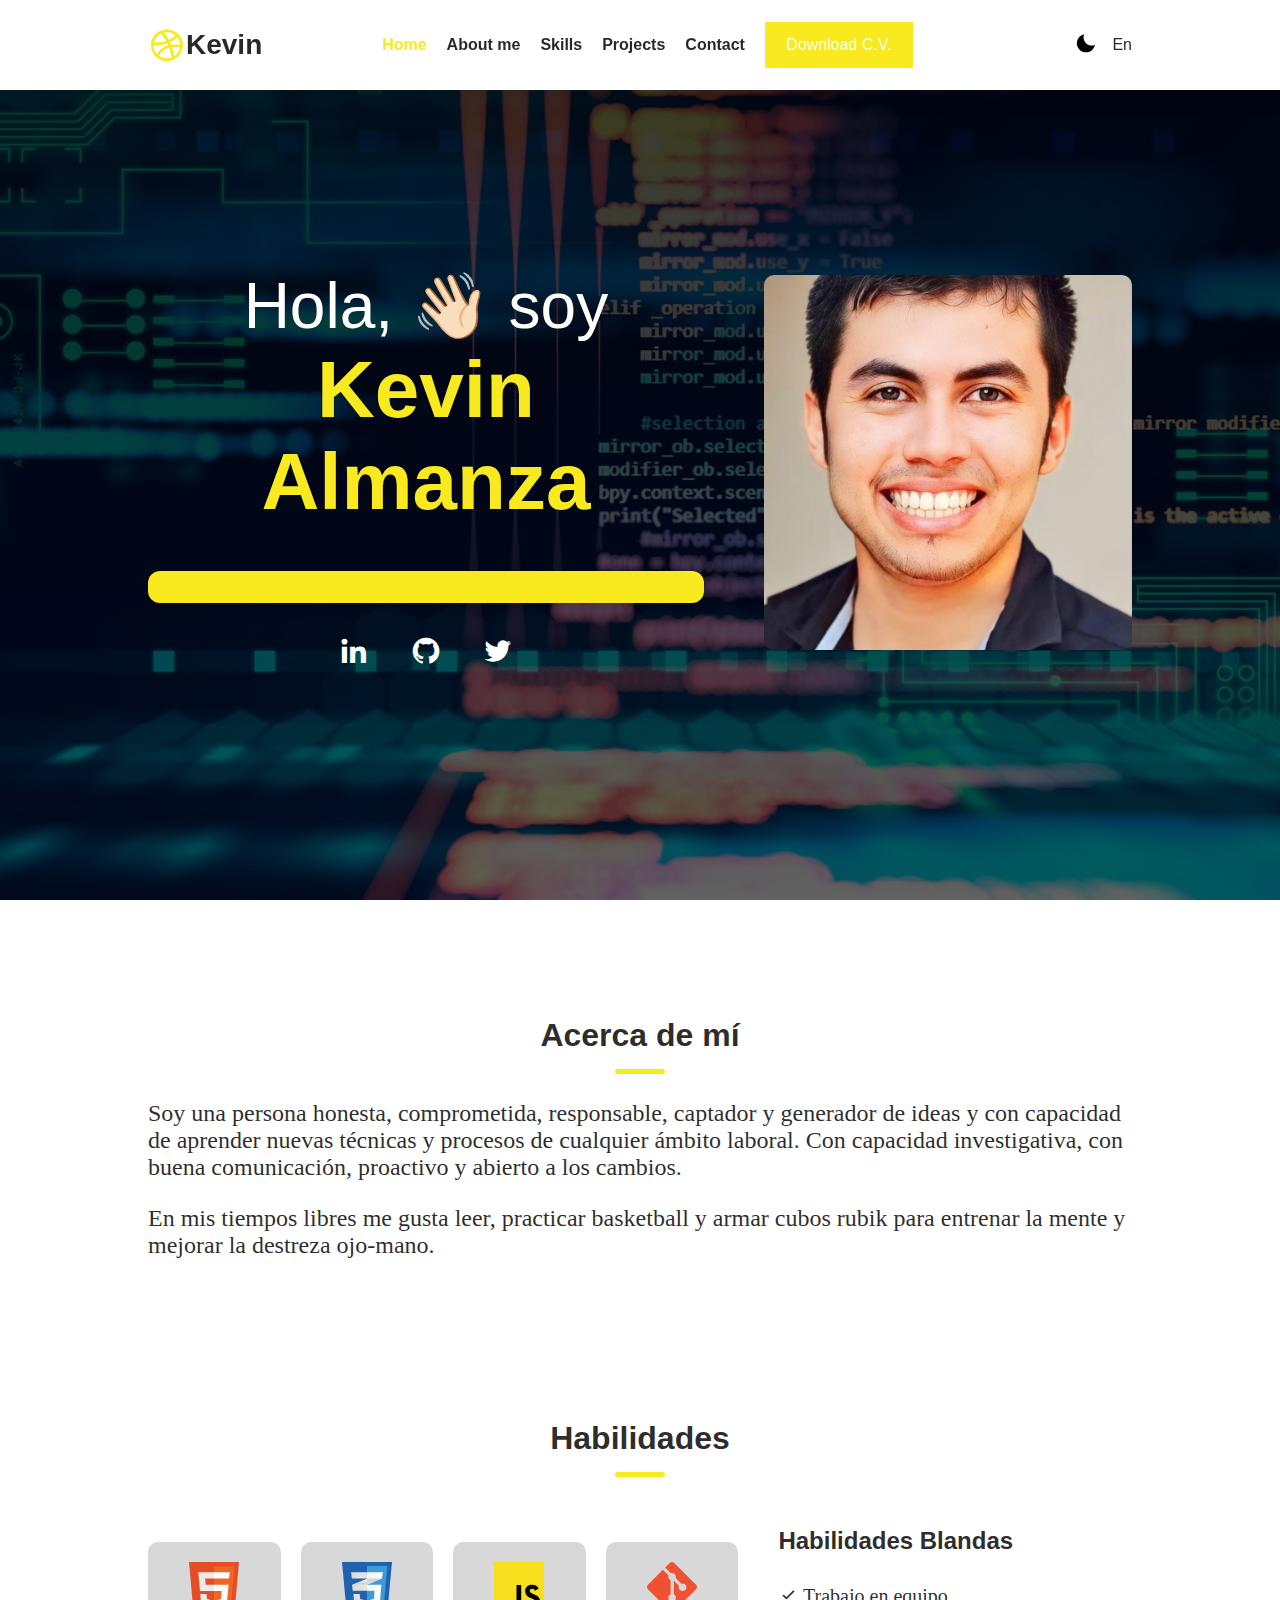
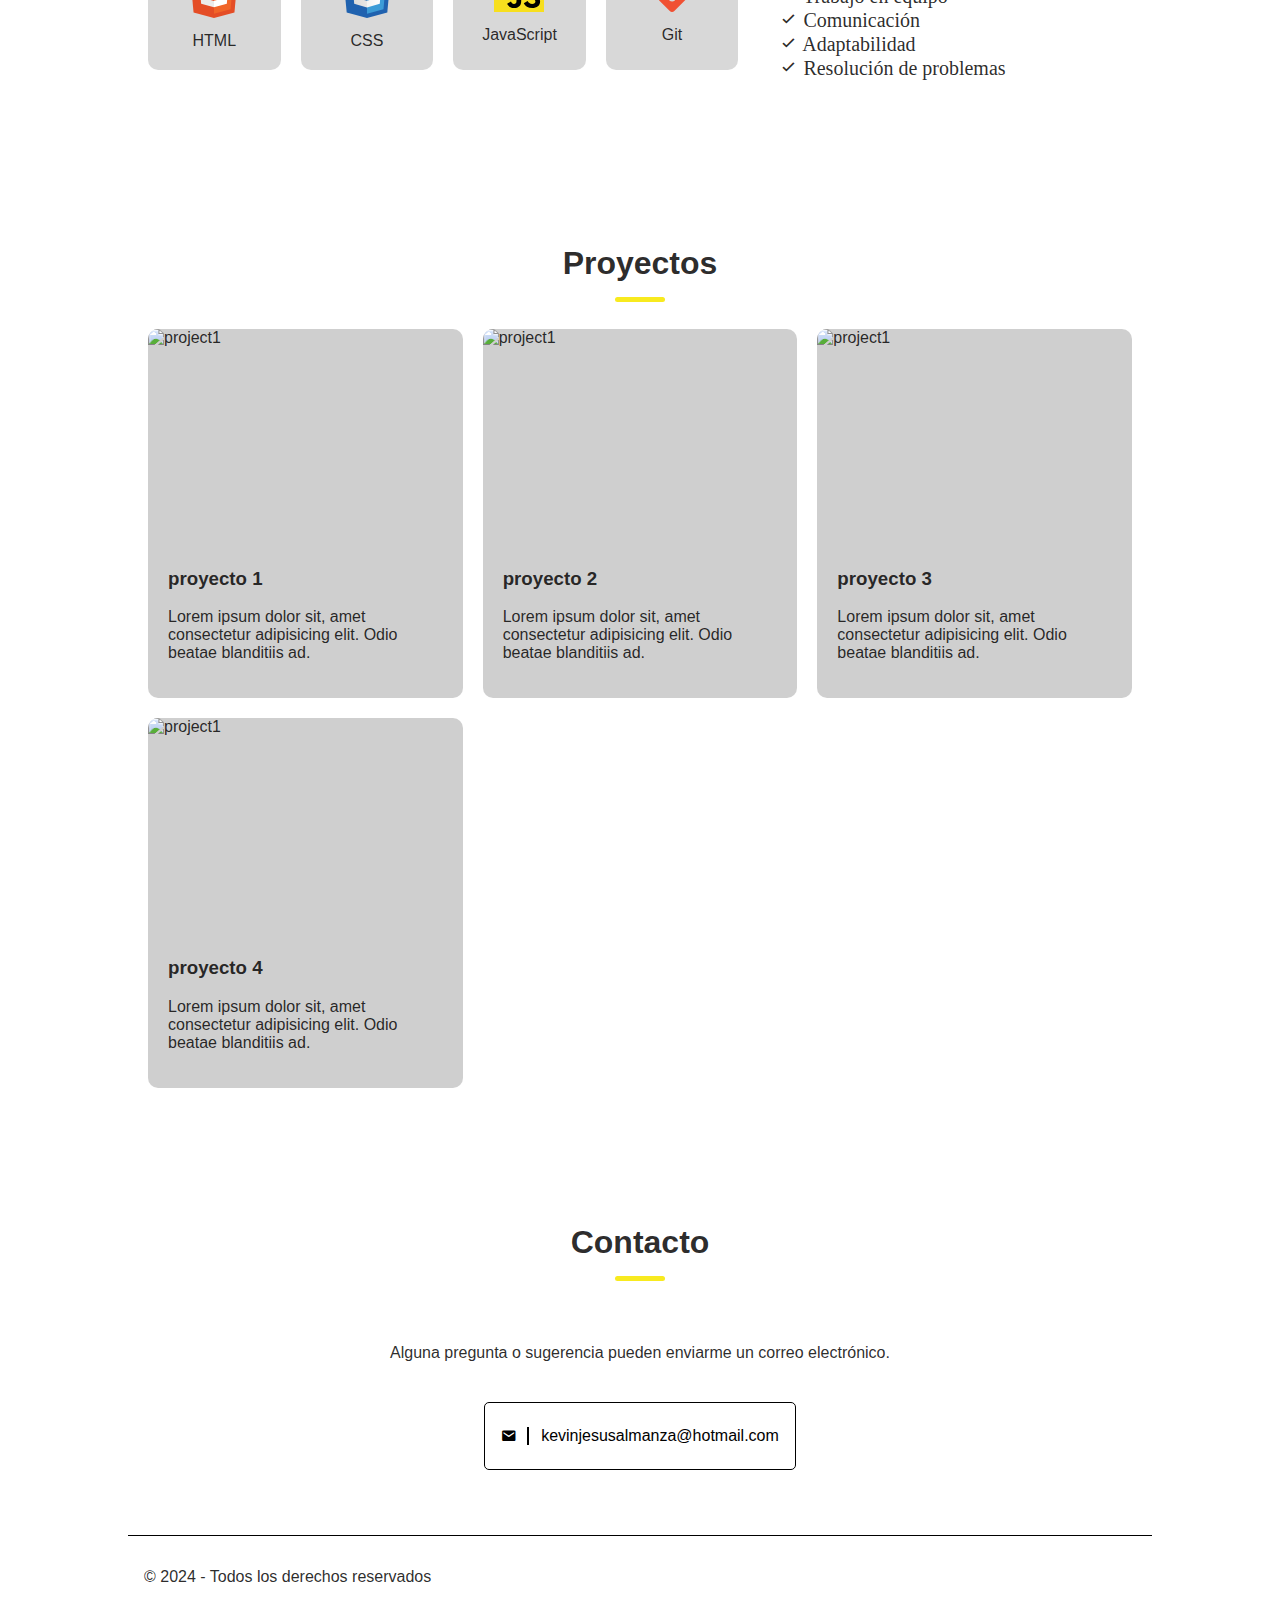
==== en/index.html @ c3e23462 "creacion de nuevo repositorio con portafolio terminado" ====
<!DOCTYPE html>
<html lang='es'>
  <head>
    <meta charset='UTF-8'>
    <meta name='viewport' content='width=device-width, initial-scale=1.0'>
    <title>Portafolio</title>
    <link rel='stylesheet' href='style.css'>
    <link href='https://unpkg.com/boxicons@2.1.4/css/boxicons.min.css' rel='stylesheet'>
  </head>
  <body>
    <!-- Header -->
    <header class="header">
      <nav class="nav container">
        <a href="/" class="logo">
          <i class='bx bxl-dribbble'></i>
          <span>Kevin</span>
        </a>

        <div id="menu" class="menu clase2 clase3">
          <button type="button" id="btnClose" class="btn btn-close" aria-label="cerrar">
            <i class='bx bx-x'></i>
          </button>

          <ul class='menu__list'>
            <li class='menu__item'>
              <a href='#hero' class='menu__link active'>Home</a>
            </li>
            <li class='menu__item'>
              <a href='#about' class='menu__link'>About me</a>
            </li>
            <li class='menu__item'>
              <a href='#skills' class='menu__link'>Skills</a>
            </li>
            <li class='menu__item'>
              <a href='#projects' class='menu__link'>Projects</a>
            </li>
            <li class='menu__item'>
              <a href='#contact' class='menu__link'>Contact</a>
            </li>
          </ul>

          <a href='#' class="btn btn-resume">
            Download C.V.
          </a>
        </div>

        <div class="btns">
          <button type="button" id="btnOpen" class="btn btn-open" aria-label="abrir">
            <i class='bx bx-menu'></i>
          </button>

          <button type="button" id="btnTheme" class="btn btn-theme" aria-label="theme">
            <i class='bx bxs-moon'></i>
          </button>

          <div class="btn-lang">
            <a href='/en'>En</a>
          </div>
        </div>
      </nav>
    </header>

    <main class="main">
      <section id="hero" class="section hero">
        <div class='container hero__container'>

          <div class="hero__content-img">
            <img src='imagen.jpg.jpeg' class="hero__img" alt='profile'>
          </div>

          <div class="hero__content-body">
            <h1 class="hero__title">Hola, <span class="hero__animation">👋🏻</span> soy <br> <span class="hero__name">Kevin Almanza</span></h1>

            <p class="hero__description">
              <span id="typing"></span>
            </p>

            <ul class='social'>
              <li class='social__item'>
                <a href='#' class='social__link' aria-label="linkedin">
                  <i class='bx bxl-linkedin'></i>
                </a>
              </li>
              <li class='social__item'>
                <a href='#' class='social__link' aria-label="github">
                  <i class='bx bxl-github'></i>
                </a>
              </li>
              <li class='social__item'>
                <a href='#' class='social__link' aria-label="twitter">
                  <i class='bx bxl-twitter'></i>
                </a>
              </li>
            </ul>
          </div>
        </div>
      </section>

      <section id='about' class="section about">
        <div class='container'>
          <h2 class='section section__title'>Acerca de mí</h2>

          <div class='about__content'>
            <p>Soy una persona honesta, comprometida, responsable, captador y generador de ideas y con capacidad de aprender nuevas técnicas y procesos de cualquier ámbito laboral. Con capacidad investigativa, con buena comunicación, proactivo y abierto a los cambios.</p>

            <p>En mis tiempos libres me gusta leer, practicar basketball y armar cubos rubik para entrenar la mente y mejorar la destreza ojo-mano.</p>
          </div>
        </div>
      </section>
<!-- skills -->
      <section id='skills' class="section skills">
        <div class='container'>
          <h2 class='section section__title'>Habilidades</h2>

          <div class='skills__content'>
            <div class="skills__container">
              <div class='skills__card'>
                <div class="skills__icon">
                  <img src='/icons/html.svg' alt='html'>
                </div>
                <span class="skills__text">HTML</span>
              </div>

              <div class='skills__card'>
                <div class="skills__icon">
                  <img src='/icons/css.svg' alt='html'>
                </div>
                <span class="skills__text">CSS</span>
              </div>

              <div class='skills__card'>
                <div class="skills__icon">
                  <img src='/icons/javascript.svg' alt='html'>
                </div>
                <span class="skills__text">JavaScript</span>
              </div>

              <div class='skills__card'>
                <div class="skills__icon">
                  <img src='/icons/git.svg' alt='html'>
                </div>
                <span class="skills__text">Git</span>
              </div>
            </div>

            <div>
              <h3 class="skills__subtitle">Habilidades Blandas</h3>

              <ul class='skills__list'>
                <li class='skills__item'>
                  <i class='bx bx-check'></i>
                  <span>Trabajo en equipo</span>
                </li>
                <li class='skills__item'>
                  <i class='bx bx-check'></i>
                  <span>Comunicación</span>
                </li>
                <li class='skills__item'>
                  <i class='bx bx-check'></i>
                  <span>Adaptabilidad</span>
                </li>
                <li class='skills__item'>
                  <i class='bx bx-check'></i>
                  <span>Resolución de problemas</span>
                </li>
              </ul>
            </div>
          </div>
        </div>
      </section>
<!-- projects -->
      <section id='projects' class="section projects">
    <div class='container'>
          <h2 class='section section__title'>Proyectos</h2>
          <div class="projects__container">
            
            <div class="projects__card">
              <div class="project__img-container">
                <img src="https://source.unsplash.com/random/400x400?sig=1" alt="project1" class="projects__img">
                <div class="projects__links">
                  <a href='#'>Ver Código</a>
                  <a href='#'>Ver Proyecto</a>
                </div>
              </div>
              <div class="projects__content">
                <h3 class="projects__title">proyecto 1</h3>
                <p class="projects__text">Lorem ipsum dolor sit, amet consectetur adipisicing elit. Odio beatae blanditiis ad.</p>
            </div>
          </div>
                
        <div class="projects__card">               
         <div class="project__img-container">
         <img src="https://source.unsplash.com/random/400x410?sig=2" alt="project1" class="projects__img">
         <div class="projects__links">
          <a href='#'>Ver Código</a>
          <a href='#'>Ver Proyecto</a>
        </div>
        </div>
      <div class="projects__content">
       <h3 class="projects__title">proyecto 2</h3>
       <p class="projects__text">Lorem ipsum dolor sit, amet consectetur adipisicing elit. Odio beatae blanditiis ad.</p>
                </div>
              </div>

        <div class="projects__card">
              <div class="project__img-container">
                <img src="https://source.unsplash.com/random/400x400?sig=3" alt="project1" class="projects__img">
                <div class="projects__links">
                  <a href='#'>Ver Código</a>
                  <a href='#'>Ver Proyecto</a>
                </div>
              </div>
              <div class="projects__content">
                <h3 class="projects__title">proyecto 3</h3>
                <p class="projects__text">Lorem ipsum dolor sit, amet consectetur adipisicing elit. Odio beatae blanditiis ad.</p>
            </div>
          </div>     

          <div class="projects__card">
            <div class="project__img-container">
              <img src="https://source.unsplash.com/random/400x400?sig=4" alt="project1" class="projects__img">
              <div class="projects__links">
                <a href='#'>Ver Código</a>
                <a href='#'>Ver Proyecto</a>
              </div>
            </div>
            <div class="projects__content">
              <h3 class="projects__title">proyecto 4</h3>
              <p class="projects__text">Lorem ipsum dolor sit, amet consectetur adipisicing elit. Odio beatae blanditiis ad.</p>
          </div>
        </div>  
    </div>
  </div>
      </section>
      <section id='contact' class="section contact">
        <div class='container'>
          <h2 class='section section__title'>Contacto</h2>

          <div class='contact__content'>
            <p class="contact__text">Alguna pregunta o sugerencia pueden enviarme un correo electrónico.</p>

            <div class='contact__box'>
              <a class="contact__link" href='mailto:kevinjesusalmanza@hotmail.com'>
                <i class="bx bxs-envelope"></i>
                <p>kevinjesusalmanza@hotmail.com</p>
              </a>
            </div>
          </div>
        </div>
      </section>
    </main>
<!-- footer -->
    <footer class="footer">
      <div class='container footer__container'>
        <p>&copy; 2024 - Todos los derechos reservados</p>

        <ul class='social footer__social'>
          <li class='social__item'>
            <a href='#' class='social__link' aria-label="linkedin">
              <i class='bx bxl-linkedin'></i>
            </a>
          </li>
          <li class='social__item'>
            <a href='#' class='social__link' aria-label="github">
              <i class='bx bxl-github'></i>
            </a>
          </li>
          <li class='social__item'>
            <a href='#' class='social__link' aria-label="twitter">
              <i class='bx bxl-twitter'></i>
            </a>
          </li>
        </ul>
      </div>
    </footer>
  <!-- scripts del portafolio -->
    <script src="https://unpkg.com/typed.js@2.1.0/dist/typed.umd.js"></script>
    <script src="https://unpkg.com/scrollreveal@4.0.0/dist/scrollreveal.min.js"></script>
    <script src="index.js"></script>
  </body>
</html>
---- en/style.css ----
:root {
    --header-height: 60px;
    --bg-body: #ffffffd8;
    --txt-body: #111010e5;
    --bg-nav: #fff;
    --color-primary: #f8ea1f;
    --btn-color: #000;
  }
  
  body.dark {
    --bg-body: #222;
    --txt-body: #f0f0f0;
    --bg-nav: #111;
    --btn-color: #fff;
    --color-primary: #2df5cad0;
  }
  
  html {
    /* root */
    font-size: 16px;
    box-sizing: border-box;
    scroll-behavior: smooth;
  }
  
  *,
  *::before,
  *::after {
    box-sizing: inherit;
  }
  
  body {
    background-color: var(--bg-body);
    color: var(--txt-body);
    font-family: sans-serif;
    margin: 0;
    font-size: 1rem;
  }
  
  img {
    max-width: 100%;
    height: auto;
  }
  
  /* Utilities */
  .section {
    padding: 45px 0 20px;
  }
  
  .section__title {
    position: relative;
    text-align: center;
  }
  
  .section__title::after {
    position: absolute;
    left: 50%;
    bottom: 0;
    content: '';
    display: inline-block;
    width: 50px;
    height: 5px;
    border-radius: 4px;
    background-color: var(--color-primary);
    transform: translateX(-50%);
  }
  
  .container {
    max-width: 1024px;
    margin: 0 auto;
    padding: 0 20px;
  }
  
  .btn {
    color: var(--btn-color);
    border: none;
    padding: .75em 1.2em;
    cursor: pointer;
  }
  
  .main {
    overflow: hidden;
  }
  
  /* Header */
  .header {
    position: fixed;
    top: 0;
    left: 0;
    width: 100%;
    background-color: var(--bg-nav);
    box-shadow: 0 0 25px #00000036;
    z-index: 1000;
  }
  
  .nav {
    height: var(--header-height);
    display: flex;
    justify-content: space-between;
    align-items: center;
  }
  
  .logo {
    color: var(--color-text);
    font-size: 28px;
    font-weight: 700;
    text-decoration: none;
    display: flex;
    align-items: center;
  }
  
  .logo i {
    color: var(--color-primary, #000);
    font-size: 38px;
  }
  
  .menu {
    /* custome propertie */
    /* --nombre-de-la-propiedad: valor; */
    display: flex;
    gap: 20px;
    background-color: var(--bg-color);
  }
  
  .menu__list {
    display: flex;
    list-style: none;
    padding: 0;
    margin: 0;
    align-items: center;
    gap: 20px;
  }
  
  .menu__link {
    color: var(--color-text);
    font-weight: 600;
    text-decoration: none;
    transition: color .3s;
  }
  
  .menu__link:hover {
    color: var(--color-primary);
  }
  
  .menu__link.active {
    color: var(--color-primary);
  }
  
  .btn-resume {
    background-color: var(--color-primary);
    border: 2px solid transparent;
    color: #fff;
    text-decoration: none;
    transition: background-color .5s;
  }
  
  .btn-resume:hover {
    background-color: #fff;
    border: 2px solid var(--color-primary);
    color: var(--color-primary);
  }
  
  /* Dispositivos md Tablet */
  /* 0 - 768px */
  @media (max-width: 900px) {
    .menu {
      text-align: center;
      background-color: var(--color-primary);
      flex-direction: column;
      justify-content: space-evenly;
      position: fixed;
      top: 0;
      left: -100%;
      bottom: 0;
      width: 100%;
      transition: left .5s;
    }
  
    .show-menu {
      left: 0;
    }
  
    .menu__list {
      flex-direction: column;
      gap: 40px;
    }
  
    .menu__link {
      color: #fff;
      font-size: 20px;
      font-weight: 700;
      text-decoration: none;
      transition: color .3s;
    }
  
    .menu__link:hover {
      color: #fff;
    }
  
    .menu__link.active {
      color: rgb(90, 15, 43);
    }
  
    .btn-resume {
      background-color: transparent;
      background-color: var(--bg-alt-color);
      border: 3px solid #fff;
      color: #fff;
      font-weight: 600;
      text-decoration: none;
      width: max-content;
      display: block;
      margin: 0 auto;
      font-size: 20px;
      transition: background-color .5s;
    }
  
    .btn-resume:hover {
      background-color: #fff;
      color: var(--color-primary);
    }
  }
  
  .btn-close {
    position: absolute;
    background-color: rgba(0, 0, 0, 50%);
    color: #fff;
    top: 20px;
    right: 20px;
    font-size: 28px;
    width: 48px;
    height: 48px;
    padding: .5em;
    display: flex;
    justify-content: center;
    align-items: center;
    border-radius: 50%;
    transition: background-color .5s;
  }
  
  .btn-close:hover {
    background-color: #1b8a83;
  }
  
  .btns {
    display: flex;
    gap: 15px;
  }
  
  .btn-open {
    background-color: transparent;
    font-size: 28px;
    padding: 0;
  }
  
  .btn-theme {
    background-color: transparent;
    font-size: 22px;
    padding: 0;
  }
  
  .btn-lang {
    display: flex;
    justify-content: center;
    align-items: center;
  }
  
  .btn-lang a {
    color: var(--color-text);
    text-decoration: none;
  }
  
  /* Hero */
  .hero {
    background: linear-gradient(0deg, #0000009e, #000000c4 60%), url('52714-programacion.jpg');
    background-size: cover;
    /* cover | contain */
    background-repeat: no-repeat;
    background-position: center;
    background-attachment: fixed;
  
  
    min-height: 100vh;
    display: flex;
    justify-content: center;
    align-items: center;
  }
  
  .hero__container {
    display: flex;
    flex-direction: column;
    align-items: center;
  }
  
  .hero__title {
    text-align: center;
    font-size: 2.5rem;
    font-weight: 400;
    color: #fff;
  }
  
  .hero__name {
    font-size: 3.2rem;
    color: var(--color-primary);
    font-weight: 700;
  }
  
  .hero__description {
    min-width: 300px;
  }
  
  .hero__animation {
    /* animation-name: saludo-animacion;
    animation-duration: 2.5s;
    animation-iteration-count: infinite; */
    display: inline-block;
    transform-origin: 70% 70%;
    animation: saludo-animacion 2.5s infinite;
  }
  
  .hero__content-img {
    position: relative;
    width: 250px;
    height: 250px;
    border-radius: 50%;
    overflow: hidden;
  }
  
  .hero__img {
    width: 100%;
    height: 100%;
    object-fit: cover;
    transition: transform .5s;
  }
  
  .hero__img:hover {
    transform: scale(1.1);
  }
  
  @keyframes saludo-animacion {
    0% {
      transform: rotate(0deg);
    }
  
    10% {
      transform: rotate(14deg);
    }
  
    20% {
      transform: rotate(-8deg);
    }
  
    30% {
      transform: rotate(14deg);
    }
  
    40% {
      transform: rotate(-4deg);
    }
  
    50% {
      transform: rotate(10deg);
    }
  
    60% {
      transform: rotate(0deg);
    }
  
    100% {
      transform: rotate(0deg);
    }
  }
  
  .hero__description {
    font-size: 1.5rem;
    padding: .5em 1em;
    background-color: var(--color-primary);
    border-radius: 12px;
    text-align: center;
  }
  
  .social {
    list-style: none;
    padding: 0;
    margin: 30px 0;
  
    display: flex;
    width: 100%;
    justify-content: center;
    gap: 20px;
  }
  
  .social__link {
    color: #fff;
  }
  
  .social__link i {
    font-size: 24px;
    transform: scale(1);
    transition: color .5s, transform .3s;
  }
  
  .social__link i:hover {
    transform: scale(1.3);
    color: var(--color-primary);
  }
  
  /* Skills */
  .skills__container {
    display: grid;
    grid-template-columns: repeat(auto-fit, minmax(100px, 1fr));
    gap: 20px;
  }
  
  .skills__card {
    background-color: #00000027;
    border-radius: 10px;
    padding: 20px;
  
    display: flex;
    flex-direction: column;
    align-items: center;
    gap: 10px;
  }
  
  .skills__icon {
    width: 50px;
  }
  
  .skills__text {
    display: block;
    text-align: center;
  }
  
  .skills__content {
    display: flex;
    flex-direction: column;
    gap: 40px;
  }
  .skills__list {
    list-style: none;
    padding: 0;
    font-size: 1.8rem;
    font-family:'Times New Roman', Times, serif;}
  
    .about__content{
    font-family:'Times New Roman', Times, serif;
    font-size: 1.2rem;
  }
  /*projects*/
  .projects__container {
    display: grid;
    grid-template-columns: repeat(auto-fit, minmax(300px, 1fr));
    gap: 20px;
  }
  .projects__card{
    background-color: #00000030;
    border-radius: 10px;
    overflow: hidden;
    
    }
  .project__img-container {
    width: 100%;
    height: 200px;
    overflow: hidden;
    position: relative;
  }
  .projects__img {
    width: 100%;
    height: 100%;
    object-fit: cover;
    transition: transform 1s;
  }
  .projects__card:hover .projects__img {
  transform: scale(1.25);
  }
  .projects__content {
    padding: 20px;
  }
  .projects__links {
    position: absolute;
    bottom: 0;
    display: flex;
    justify-content: flex-end;
    gap: 10px;
    width: 100%;
  }
  .projects__links a {
    visibility: hidden;
    opacity: 0;
    font-size: 12px;
    color: var(--color-text);
    background-color: var(--color-primary);
    padding: .5em 1em;
    display: inline-block;
    border-radius: 4px 4px 0 0;
    transition: opacity .5s;
  }
  
  .projects__card:hover .projects__links a {
    visibility: visible;
    opacity: 1;
  }
  
  
  @media (min-width: 900px) {
    :root {
      --header-height: 90px;
    }
  
    .section__title {
      font-size: 1.75rem;
    }
  
    .btn-close {
      display: none;
    }
  
  
    .btn-open {
      visibility: hidden;
    }
  
    .hero__container {
      flex-direction: row-reverse;
      gap: 60px;
    }
  
    .hero__content-img {
      border-radius: 10px;
    }
  
    .hero__title {
      font-size: 3rem;
    }
  
    .hero__name {
      font-size: 4rem;
    }
  
    .hero__description {
      min-width: 300px;
    }
  
    .social {
      gap: 40px;
    }
  
    .about p {
      font-size: 1.25rem;
    }
  }
  /* Contact */
  .contact__content {
    padding-top: 20px;
    text-align: center;
  }
  
  .contact__text {
    margin-bottom: 40px;
  }
  
  .contact__box {
    border: 1px solid var(--btn-color);
    border-radius: 5px;
    padding: .5em 1em;
    width: max-content;
    margin: 0 auto;
  }
  
  .contact__link {
    text-decoration: none;
    color: var(--btn-color);
    display: flex;
    align-items: center;
    gap: 10px
  }
  
  .contact__link p {
    border-left: 2px solid var(--btn-color);
    padding-left: 12px;
  }
  
  /* Footer */
  .footer {
    margin-top: 45px;
  }
  
  .footer__container {
    border-top: 1px solid var(--btn-color);
    padding: 1em;
    display: flex;
    align-items: center;
    justify-content: space-between;
    width: 100%;
  }
  
  .footer__social {
    margin: 0;
    width: auto;
  }
  
  @media (min-width: 1024px) {
    .section__title {
      font-size: 2rem;
    }
  
    .hero__content-img {
      width: 375px;
      height: 375px;
    }
  
    .hero__title {
      font-size: 4rem;
    }
  
    .hero__name {
      font-size: 5rem;
    }
  
    .hero__description {
      font-size: 2rem;
    }
  
    .social__link i {
      font-size: 32px;
    }
  
    .about p {
      font-size: 1.5rem;
    }
  
    .skills__content {
      flex-direction: row;
      align-items: center;
    }
  
    .skills__subtitle {
      font-size: 1.5rem;
    }
  
    .skills__item {
      font-size: 1.25rem;
    }
  
    .skills__container {
      width: 60%;
    }
  }
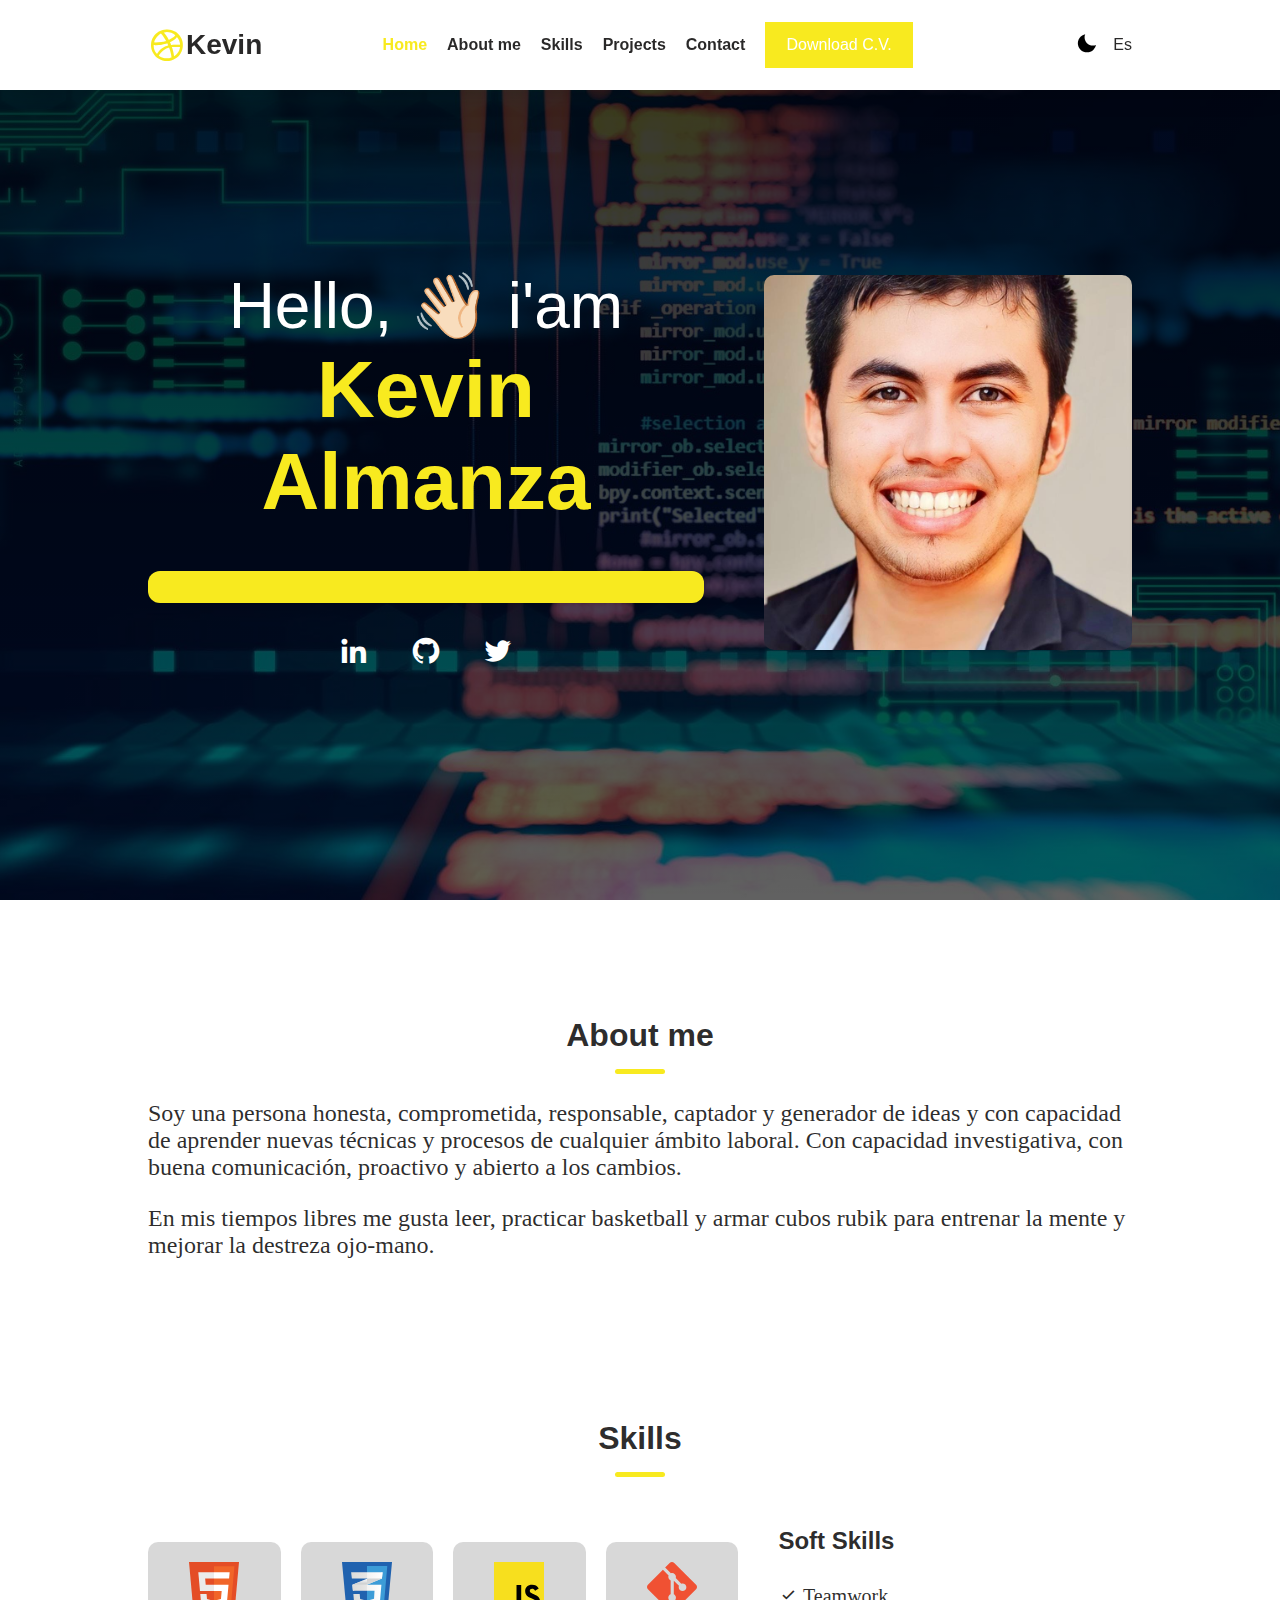
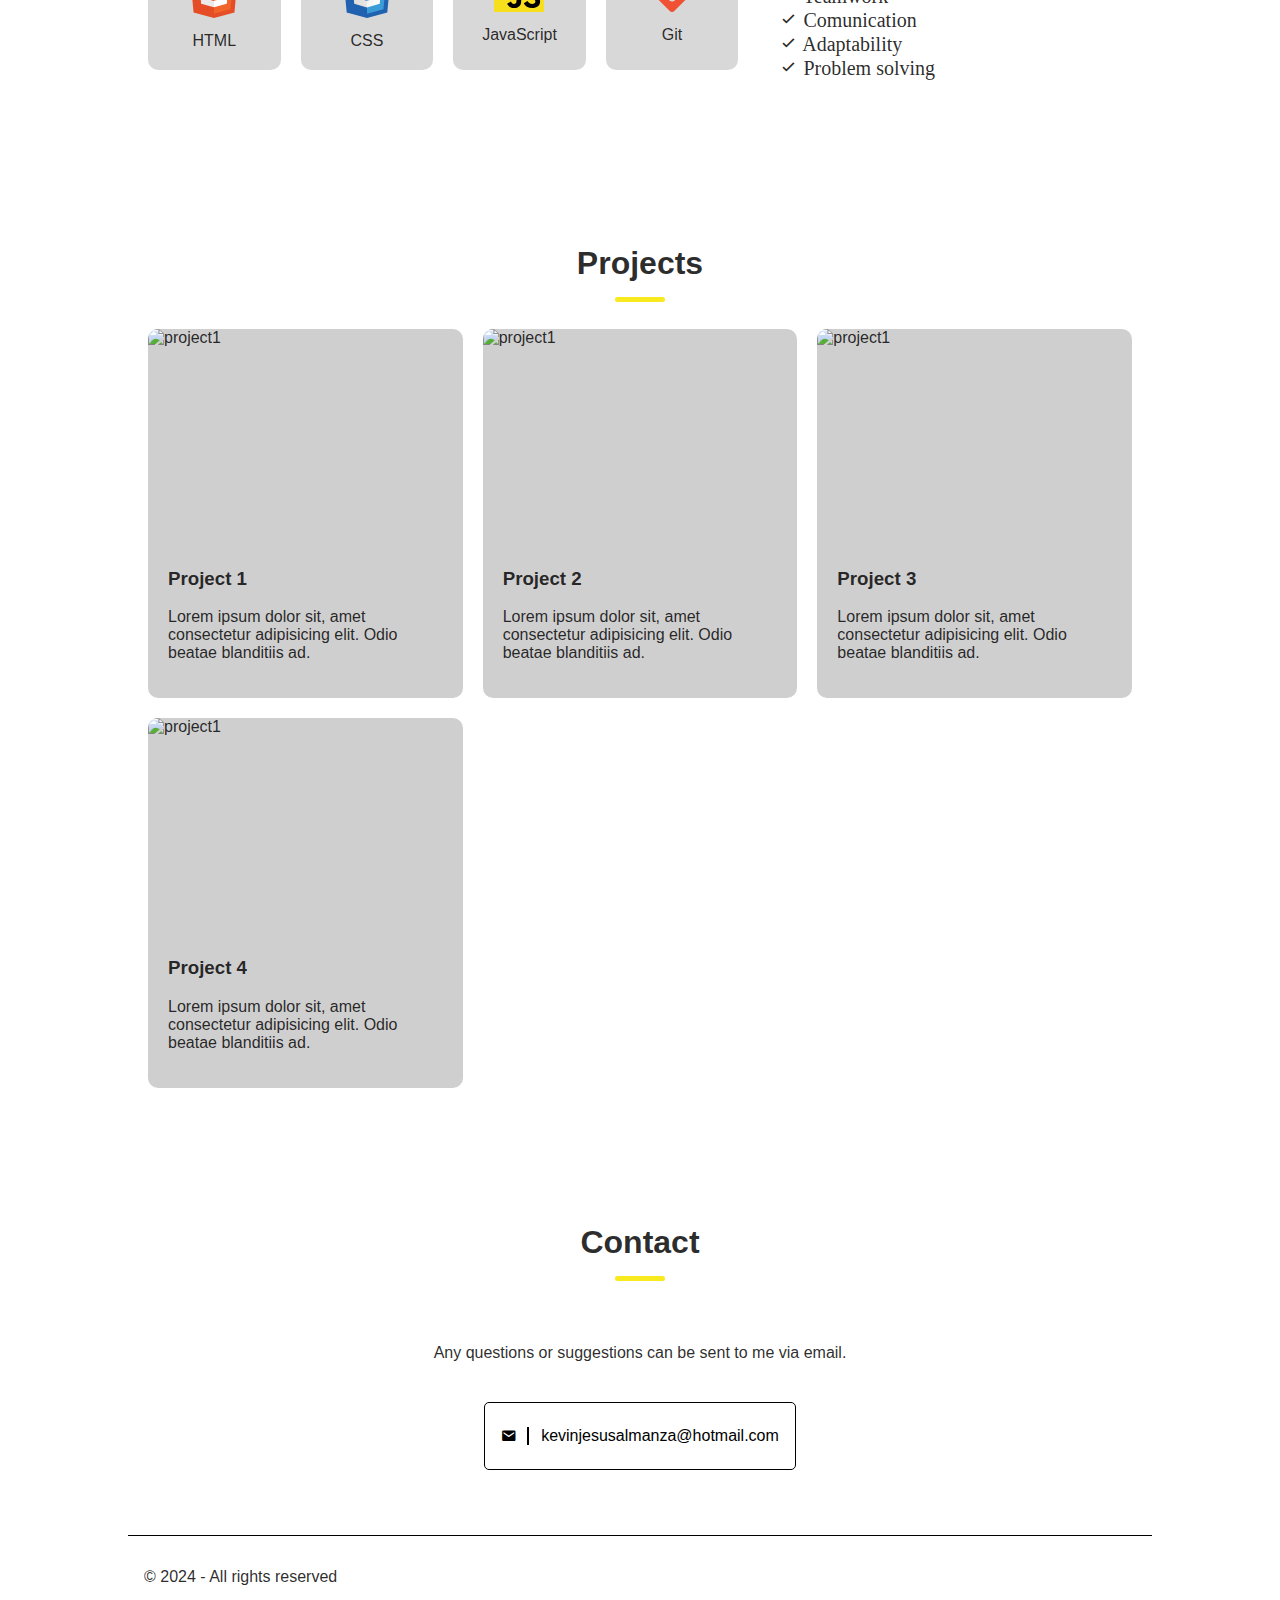
==== commit 5e916aa1: "agregando reamde" ====
--- a/en/index.html
+++ b/en/index.html
@@ -39,7 +39,7 @@
             </li>
           </ul>
 
-          <a href='#' class="btn btn-resume">
+          <a href='/Currículum Vitae Cv.pdf' class="btn btn-resume">
             Download C.V.
           </a>
         </div>
@@ -54,7 +54,7 @@
           </button>
 
           <div class="btn-lang">
-            <a href='/en'>En</a>
+            <a href='/index.html'>Es</a>
           </div>
         </div>
       </nav>
@@ -69,7 +69,7 @@
           </div>
 
           <div class="hero__content-body">
-            <h1 class="hero__title">Hola, <span class="hero__animation">👋🏻</span> soy <br> <span class="hero__name">Kevin Almanza</span></h1>
+            <h1 class="hero__title">Hello, <span class="hero__animation">👋🏻</span> i'am <br> <span class="hero__name">Kevin Almanza</span></h1>
 
             <p class="hero__description">
               <span id="typing"></span>
@@ -98,7 +98,7 @@
 
       <section id='about' class="section about">
         <div class='container'>
-          <h2 class='section section__title'>Acerca de mí</h2>
+          <h2 class='section section__title'>About me</h2>
 
           <div class='about__content'>
             <p>Soy una persona honesta, comprometida, responsable, captador y generador de ideas y con capacidad de aprender nuevas técnicas y procesos de cualquier ámbito laboral. Con capacidad investigativa, con buena comunicación, proactivo y abierto a los cambios.</p>
@@ -110,7 +110,7 @@
 <!-- skills -->
       <section id='skills' class="section skills">
         <div class='container'>
-          <h2 class='section section__title'>Habilidades</h2>
+          <h2 class='section section__title'>Skills</h2>
 
           <div class='skills__content'>
             <div class="skills__container">
@@ -144,24 +144,24 @@
             </div>
 
             <div>
-              <h3 class="skills__subtitle">Habilidades Blandas</h3>
+              <h3 class="skills__subtitle">Soft Skills</h3>
 
               <ul class='skills__list'>
                 <li class='skills__item'>
                   <i class='bx bx-check'></i>
-                  <span>Trabajo en equipo</span>
-                </li>
-                <li class='skills__item'>
-                  <i class='bx bx-check'></i>
-                  <span>Comunicación</span>
-                </li>
-                <li class='skills__item'>
-                  <i class='bx bx-check'></i>
-                  <span>Adaptabilidad</span>
-                </li>
-                <li class='skills__item'>
-                  <i class='bx bx-check'></i>
-                  <span>Resolución de problemas</span>
+                  <span>Teamwork</span>
+                </li>
+                <li class='skills__item'>
+                  <i class='bx bx-check'></i>
+                  <span>Comunication</span>
+                </li>
+                <li class='skills__item'>
+                  <i class='bx bx-check'></i>
+                  <span>Adaptability</span>
+                </li>
+                <li class='skills__item'>
+                  <i class='bx bx-check'></i>
+                  <span>Problem solving</span>
                 </li>
               </ul>
             </div>
@@ -171,19 +171,19 @@
 <!-- projects -->
       <section id='projects' class="section projects">
     <div class='container'>
-          <h2 class='section section__title'>Proyectos</h2>
+          <h2 class='section section__title'>Projects</h2>
           <div class="projects__container">
             
             <div class="projects__card">
               <div class="project__img-container">
                 <img src="https://source.unsplash.com/random/400x400?sig=1" alt="project1" class="projects__img">
                 <div class="projects__links">
-                  <a href='#'>Ver Código</a>
-                  <a href='#'>Ver Proyecto</a>
+                  <a href='#'>Show code</a>
+                  <a href='#'>See Project</a>
                 </div>
               </div>
               <div class="projects__content">
-                <h3 class="projects__title">proyecto 1</h3>
+                <h3 class="projects__title">Project 1</h3>
                 <p class="projects__text">Lorem ipsum dolor sit, amet consectetur adipisicing elit. Odio beatae blanditiis ad.</p>
             </div>
           </div>
@@ -192,12 +192,12 @@
          <div class="project__img-container">
          <img src="https://source.unsplash.com/random/400x410?sig=2" alt="project1" class="projects__img">
          <div class="projects__links">
-          <a href='#'>Ver Código</a>
-          <a href='#'>Ver Proyecto</a>
+          <a href='#'>Show code</a>
+          <a href='#'>See Project</a>
         </div>
         </div>
       <div class="projects__content">
-       <h3 class="projects__title">proyecto 2</h3>
+       <h3 class="projects__title">Project 2</h3>
        <p class="projects__text">Lorem ipsum dolor sit, amet consectetur adipisicing elit. Odio beatae blanditiis ad.</p>
                 </div>
               </div>
@@ -206,12 +206,12 @@
               <div class="project__img-container">
                 <img src="https://source.unsplash.com/random/400x400?sig=3" alt="project1" class="projects__img">
                 <div class="projects__links">
-                  <a href='#'>Ver Código</a>
-                  <a href='#'>Ver Proyecto</a>
+                  <a href='#'>Show code</a>
+                  <a href='#'>See Project</a>
                 </div>
               </div>
               <div class="projects__content">
-                <h3 class="projects__title">proyecto 3</h3>
+                <h3 class="projects__title">Project 3</h3>
                 <p class="projects__text">Lorem ipsum dolor sit, amet consectetur adipisicing elit. Odio beatae blanditiis ad.</p>
             </div>
           </div>     
@@ -220,12 +220,12 @@
             <div class="project__img-container">
               <img src="https://source.unsplash.com/random/400x400?sig=4" alt="project1" class="projects__img">
               <div class="projects__links">
-                <a href='#'>Ver Código</a>
-                <a href='#'>Ver Proyecto</a>
+                <a href='#'>Show code</a>
+              <a href='#'>See Project</a>
               </div>
             </div>
             <div class="projects__content">
-              <h3 class="projects__title">proyecto 4</h3>
+              <h3 class="projects__title">Project 4</h3>
               <p class="projects__text">Lorem ipsum dolor sit, amet consectetur adipisicing elit. Odio beatae blanditiis ad.</p>
           </div>
         </div>  
@@ -234,10 +234,10 @@
       </section>
       <section id='contact' class="section contact">
         <div class='container'>
-          <h2 class='section section__title'>Contacto</h2>
+          <h2 class='section section__title'>Contact</h2>
 
           <div class='contact__content'>
-            <p class="contact__text">Alguna pregunta o sugerencia pueden enviarme un correo electrónico.</p>
+            <p class="contact__text">Any questions or suggestions can be sent to me via email.</p>
 
             <div class='contact__box'>
               <a class="contact__link" href='mailto:kevinjesusalmanza@hotmail.com'>
@@ -252,7 +252,7 @@
 <!-- footer -->
     <footer class="footer">
       <div class='container footer__container'>
-        <p>&copy; 2024 - Todos los derechos reservados</p>
+        <p>&copy; 2024 - All rights reserved</p>
 
         <ul class='social footer__social'>
           <li class='social__item'>
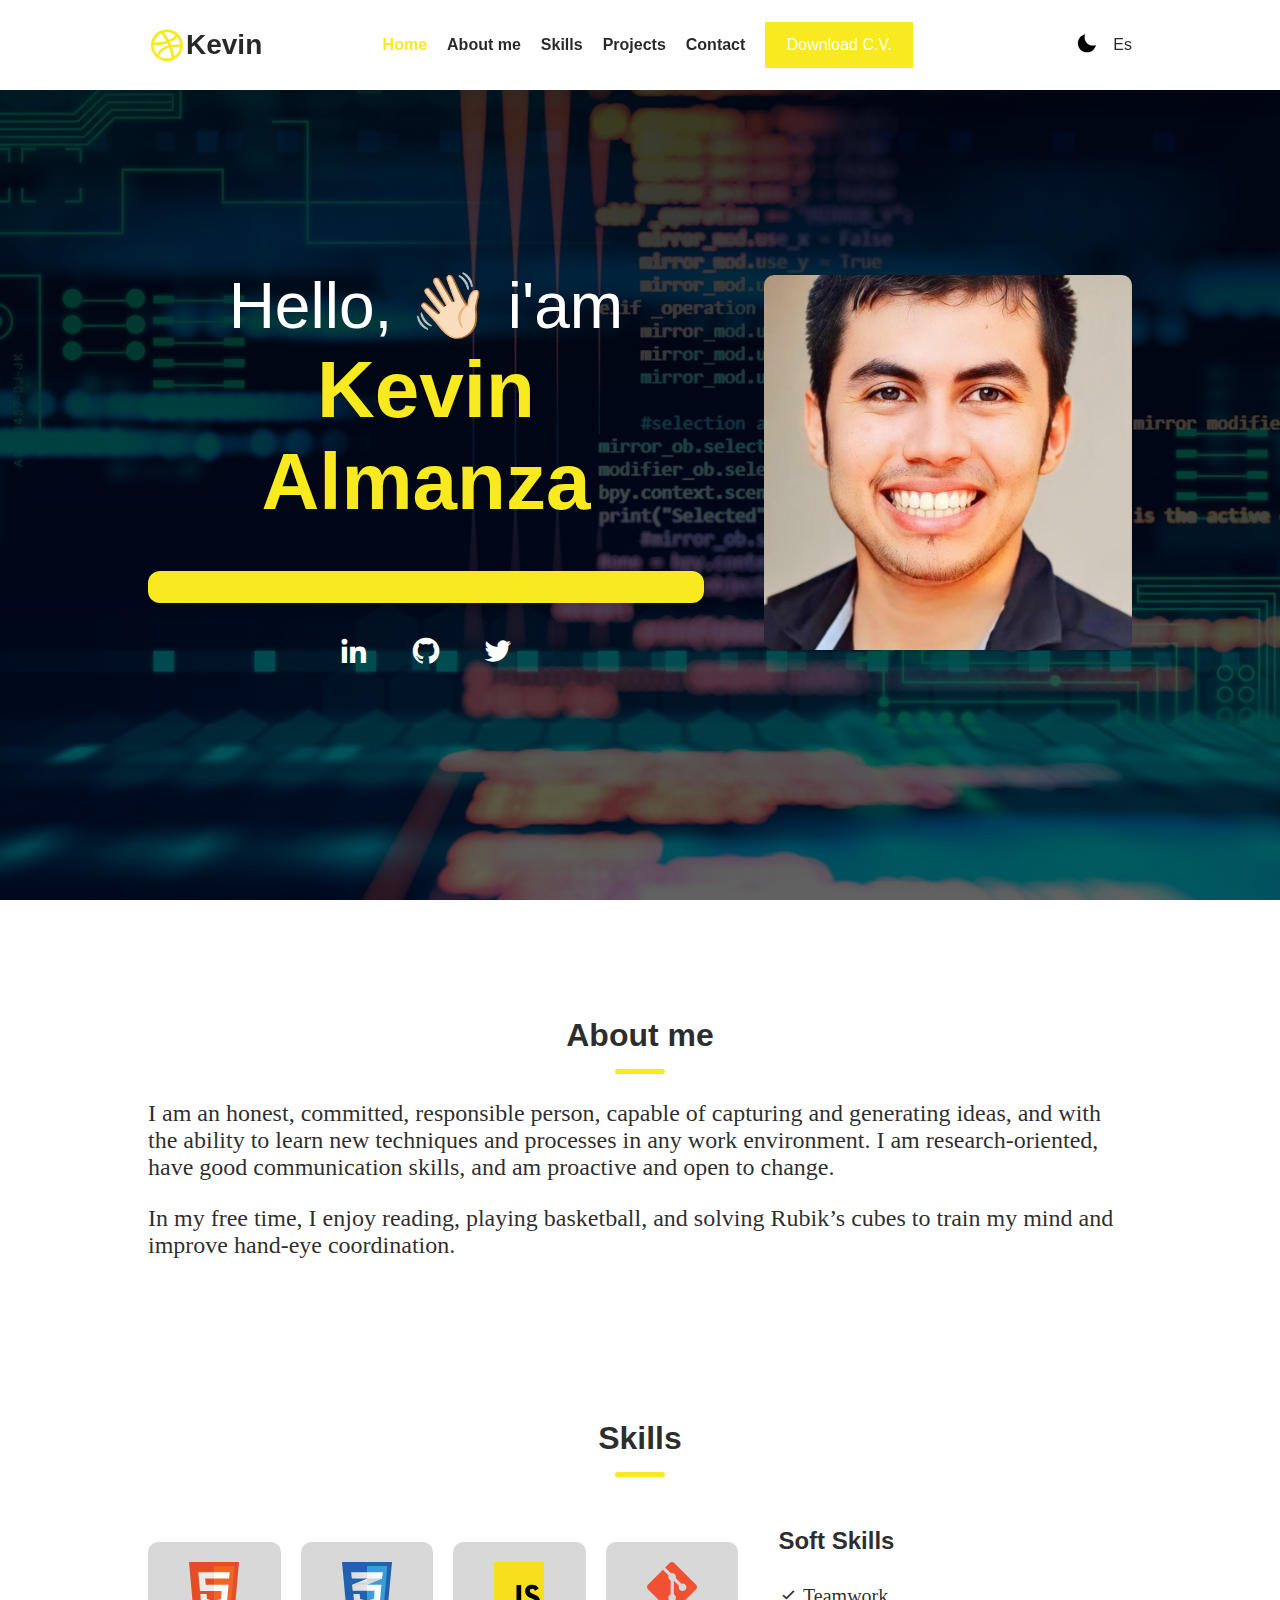
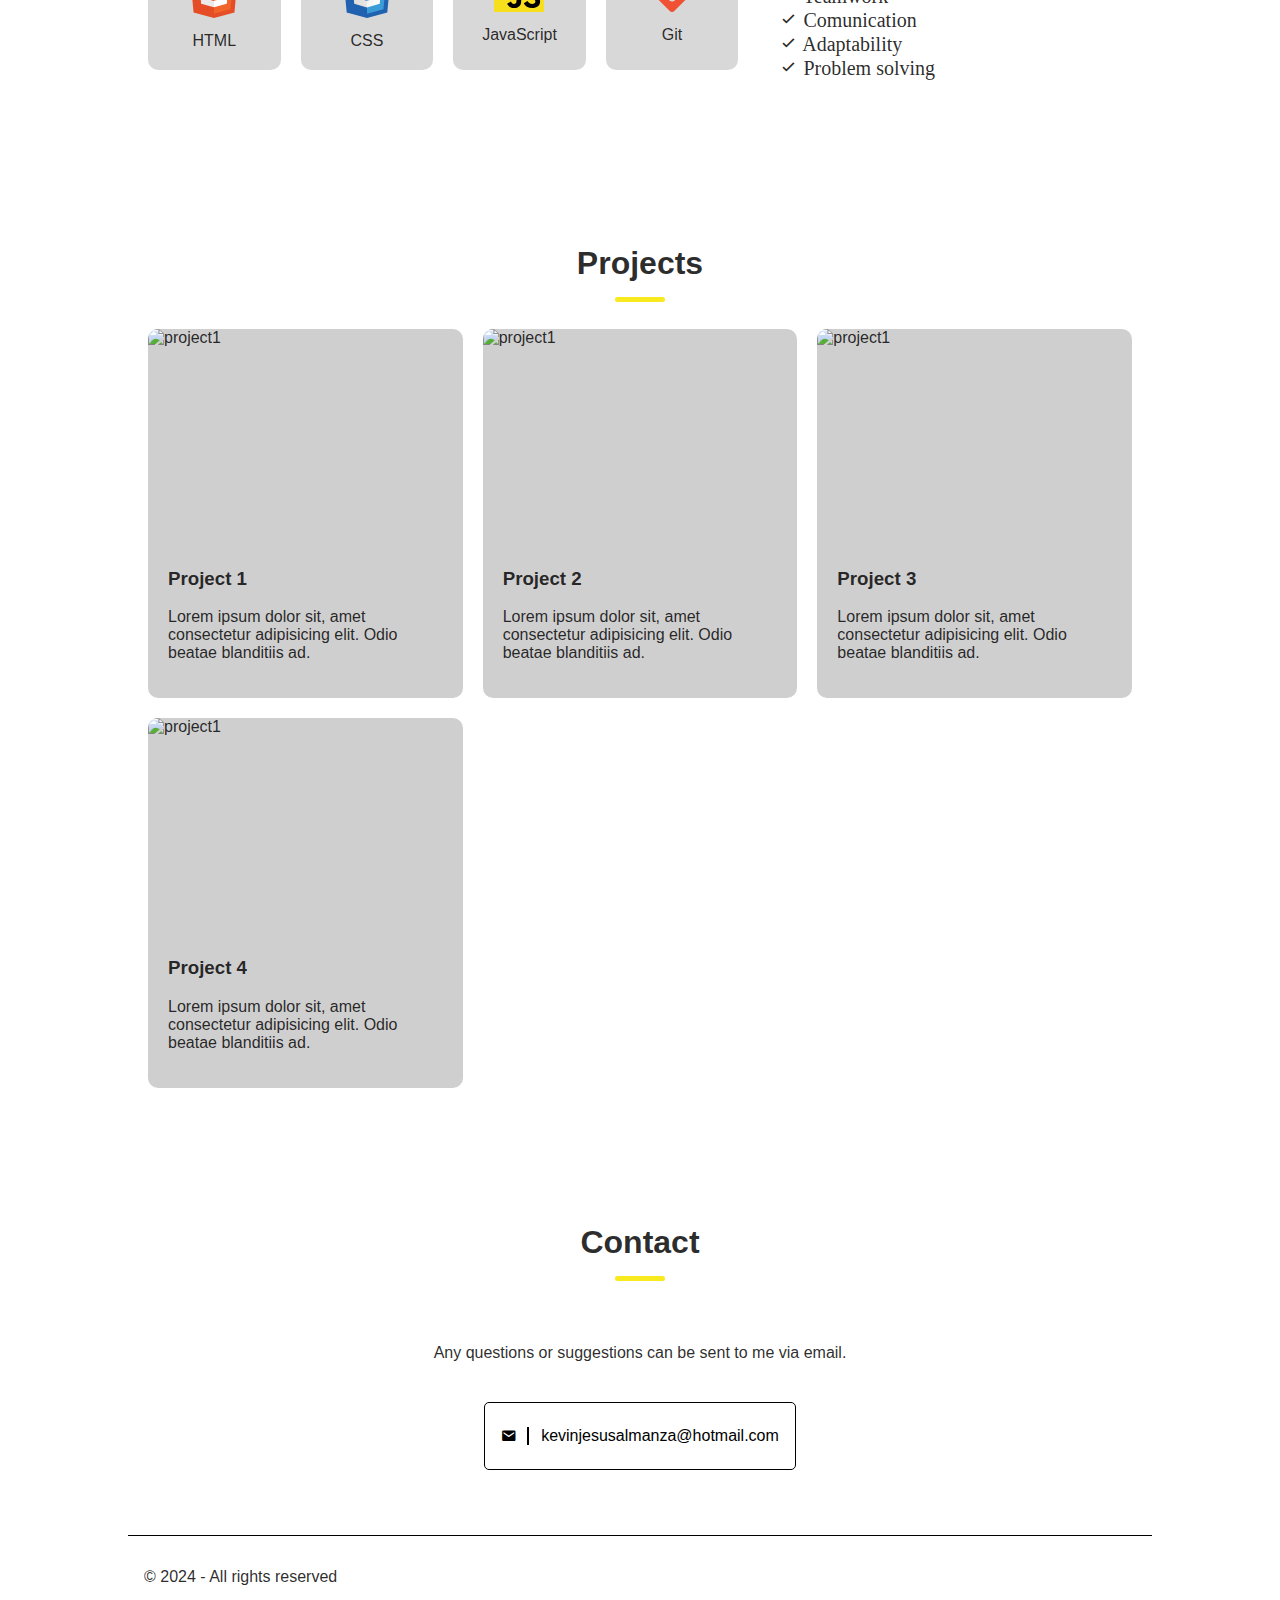
==== commit 25f9004b: "agregando about me" ====
--- a/en/index.html
+++ b/en/index.html
@@ -101,9 +101,9 @@
           <h2 class='section section__title'>About me</h2>
 
           <div class='about__content'>
-            <p>Soy una persona honesta, comprometida, responsable, captador y generador de ideas y con capacidad de aprender nuevas técnicas y procesos de cualquier ámbito laboral. Con capacidad investigativa, con buena comunicación, proactivo y abierto a los cambios.</p>
-
-            <p>En mis tiempos libres me gusta leer, practicar basketball y armar cubos rubik para entrenar la mente y mejorar la destreza ojo-mano.</p>
+            <p>I am an honest, committed, responsible person, capable of capturing and generating ideas, and with the ability to learn new techniques and processes in any work environment. I am research-oriented, have good communication skills, and am proactive and open to change.</p>
+
+            <p>In my free time, I enjoy reading, playing basketball, and solving Rubik’s cubes to train my mind and improve hand-eye coordination.</p>
           </div>
         </div>
       </section>
